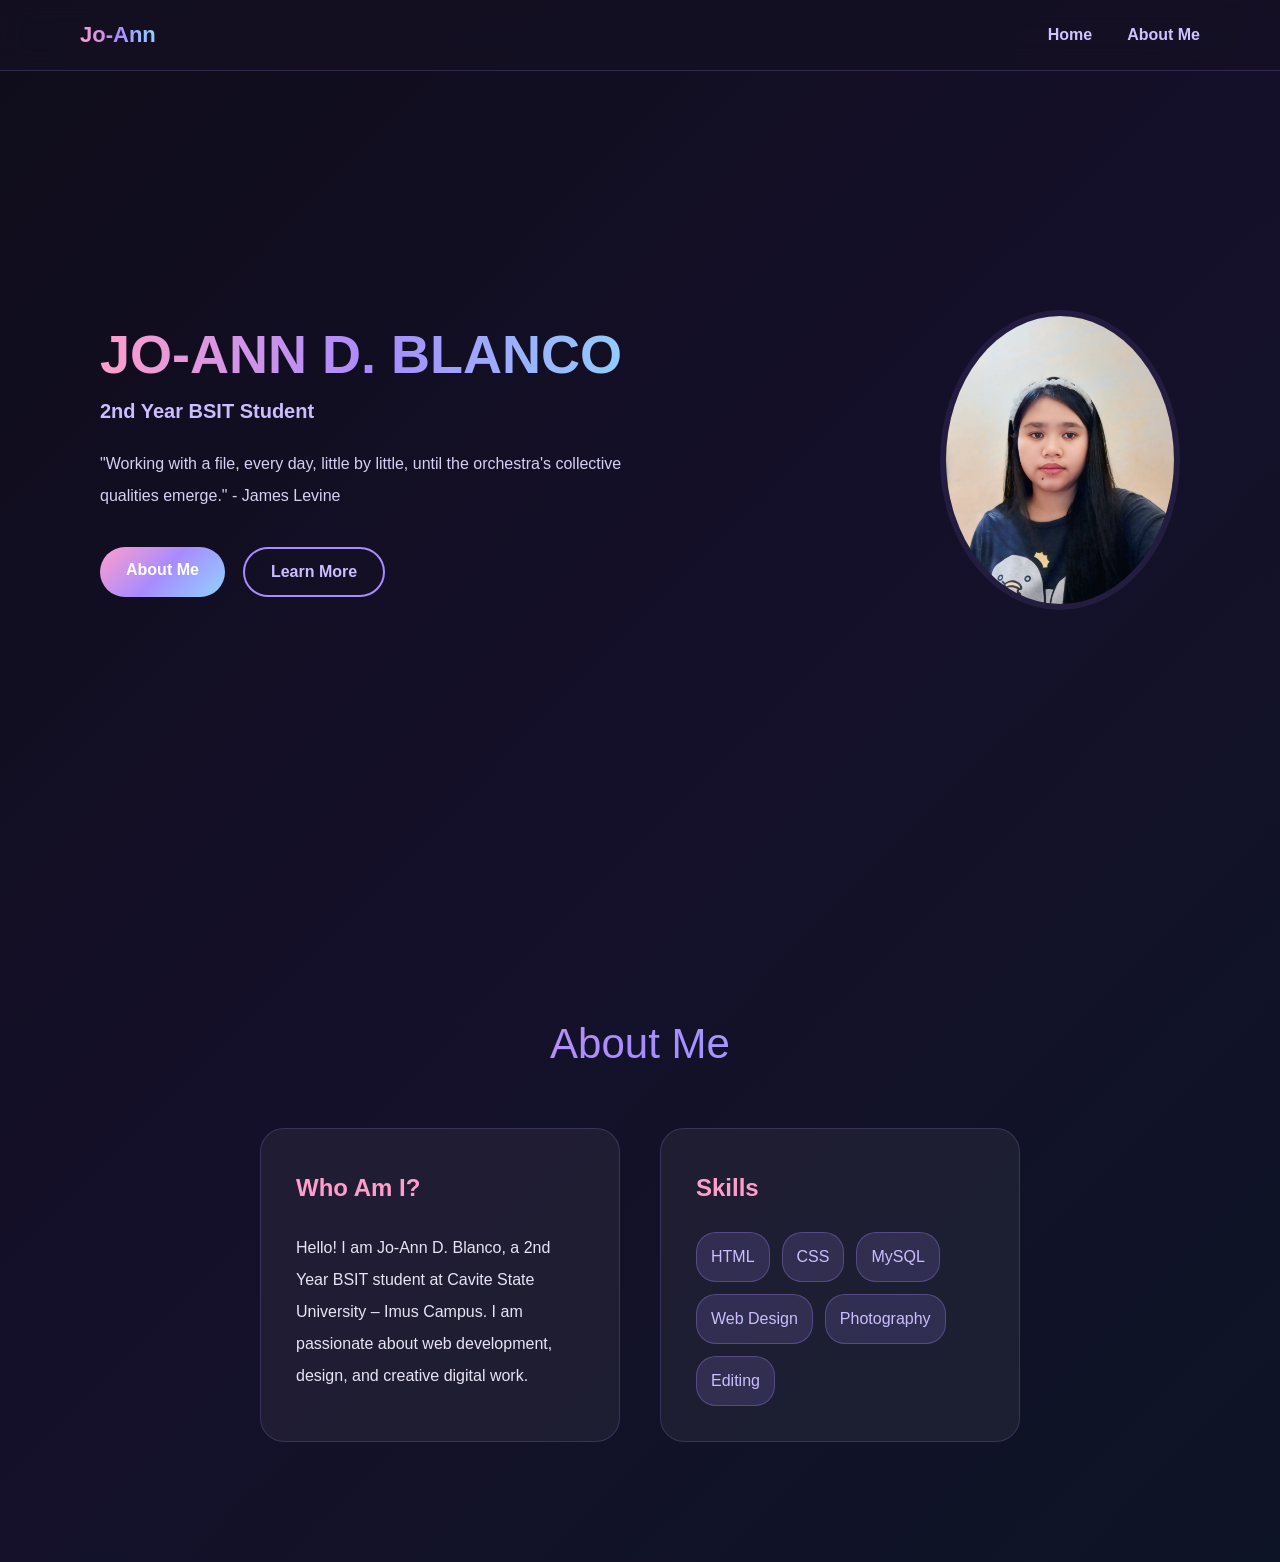
==== hero.html @ 813fc3cc "Update hero.html" ====
<!DOCTYPE html>
<html lang="en">
<head>
    <meta charset="UTF-8">
    <meta name="viewport" content="width=device-width, initial-scale=1.0">
    <title>Jo-Ann Portfolio</title>

<style>
* {
    margin: 0;
    padding: 0;
    box-sizing: border-box;
    font-family: "Segoe UI", Tahoma, Geneva, Verdana, sans-serif;
}

html {
    scroll-behavior: smooth;
}

body {
    background: linear-gradient(135deg, #0f0c1a, #15102a, #0d1425);
    color: #e9e4f5;
    overflow-x: hidden;
}

/* NAV */
nav {
    position: fixed;
    top: 0;
    width: 100%;
    display: flex;
    justify-content: space-between;
    align-items: center;
    padding: 22px 80px;
    background: rgba(20, 16, 35, 0.75);
    backdrop-filter: blur(14px);
    border-bottom: 1px solid rgba(168, 139, 255, 0.2);
    z-index: 1000;
}

nav h1 {
    font-size: 22px;
    font-weight: 700;
    background: linear-gradient(90deg, #ff9ecb, #a88bff, #8fd3ff);
    -webkit-background-clip: text;
    -webkit-text-fill-color: transparent;
}

nav ul {
    list-style: none;
    display: flex;
    gap: 35px;
}

nav ul li a {
    text-decoration: none;
    color: #cfc3ff;
    font-weight: 600;
}

nav ul li a:hover {
    color: #a88bff;
}

section {
    padding: 120px 100px;
}

.hero {
    display: flex;
    justify-content: space-between;
    align-items: center;
    min-height: 100vh;
    gap: 80px;
    padding-top: 140px;
}

.hero-text h2 {
    font-size: 54px;
    font-weight: 800;
    background: linear-gradient(90deg, #ff9ecb, #a88bff, #8fd3ff);
    -webkit-background-clip: text;
    -webkit-text-fill-color: transparent;
    margin-bottom: 15px;
}

.hero-text h3 {
    font-size: 20px;
    color: #cbbdff;
    margin-bottom: 25px;
}

.hero-text p {
    font-size: 16px;
    line-height: 2;
    max-width: 550px;
    margin-bottom: 35px;
    color: #d7d0f2;
}

.hero-buttons {
    display: flex;
    gap: 18px;
}

.btn1, .btn2 {
    padding: 14px 26px;
    border-radius: 30px;
    font-weight: 600;
    text-decoration: none;
}

.btn1 {
    background: linear-gradient(135deg, #ff9ecb, #a88bff, #8fd3ff);
    color: white;
}

.btn2 {
    border: 2px solid #a88bff;
    color: #cbbdff;
}

.hero-image {
    display: flex;
    justify-content: center;
}

.hero-image img {
    width: 240px;
    height: 300px;
    border-radius: 50%;
    object-fit: cover;
    border: 6px solid rgba(168, 139, 255, 0.1);
    margin-left: 20px; 
}

#about {
    padding-top: 120px;
}

.section-title {
    text-align: center;
    font-size: 42px;
    margin-bottom: 60px;
    background: linear-gradient(90deg, #ff9ecb, #a88bff, #8fd3ff);
    -webkit-background-clip: text;
    -webkit-text-fill-color: transparent;
}

.about-container {
    display: flex;
    justify-content: center;
    gap: 40px;
    flex-wrap: wrap;
}

.about-card {
    background: rgba(255,255,255,0.05);
    border: 1px solid rgba(168,139,255,0.2);
    padding: 35px;
    border-radius: 24px;
    width: 360px;
    line-height: 2;
}

.about-card h2 {
    margin-bottom: 20px;
    color: #ff9ecb;
}

.skills {
    display: flex;
    flex-wrap: wrap;
    gap: 12px;
    margin-top: 15px;
}

.skills span {
    padding: 8px 14px;
    border-radius: 20px;
    background: rgba(168,139,255,0.15);
    color: #cbbdff;
    border: 1px solid rgba(168,139,255,0.3);
}

@media (max-width: 768px) {

    nav {
        flex-direction: column;
        padding: 18px 25px;
        gap: 12px;
    }

    section {
        padding: 80px 25px;
    }

    .hero {
        flex-direction: column;
        text-align: center;
        gap: 50px;
    }

    .hero-buttons {
        justify-content: center;
    }

    .hero-image img {
        width: 260px;
        height: 260px;
    }
}
</style>
</head>

<body>

<nav>
    <h1>Jo-Ann</h1>
    <ul>
        <li><a href="#hero">Home</a></li>
        <li><a href="#about">About Me</a></li>
    </ul>
</nav>

<!-- HERO -->
<section id="hero" class="hero">

    <div class="hero-text">
        <h2>JO-ANN D. BLANCO</h2>
        <h3>2nd Year BSIT Student</h3>

        <p>
            "Working with a file, every day, little by little,
            until the orchestra's collective qualities emerge."
            - James Levine
        </p>

        <div class="hero-buttons">
            <a href="#about" class="btn1">About Me</a>
            <a href="#about" class="btn2">Learn More</a>
        </div>
    </div>

    <div class="hero-image">
        <img src="me.jpg" alt="Profile">
    </div>

</section>

<!-- ABOUT -->
<section id="about">

    <div class="section-title">About Me</div>

    <div class="about-container">

        <div class="about-card">
            <h2>Who Am I?</h2>
            <p>
                Hello! I am Jo-Ann D. Blanco, a 2nd Year BSIT student at Cavite State University – Imus Campus.
                I am passionate about web development, design, and creative digital work.
            </p>
        </div>

        <div class="about-card">
            <h2>Skills</h2>
            <div class="skills">
                <span>HTML</span>
                <span>CSS</span>
                <span>MySQL</span>
                <span>Web Design</span>
                <span>Photography</span>
                <span>Editing</span>
            </div>
        </div>

    </div>

</section>

</body>
</html>
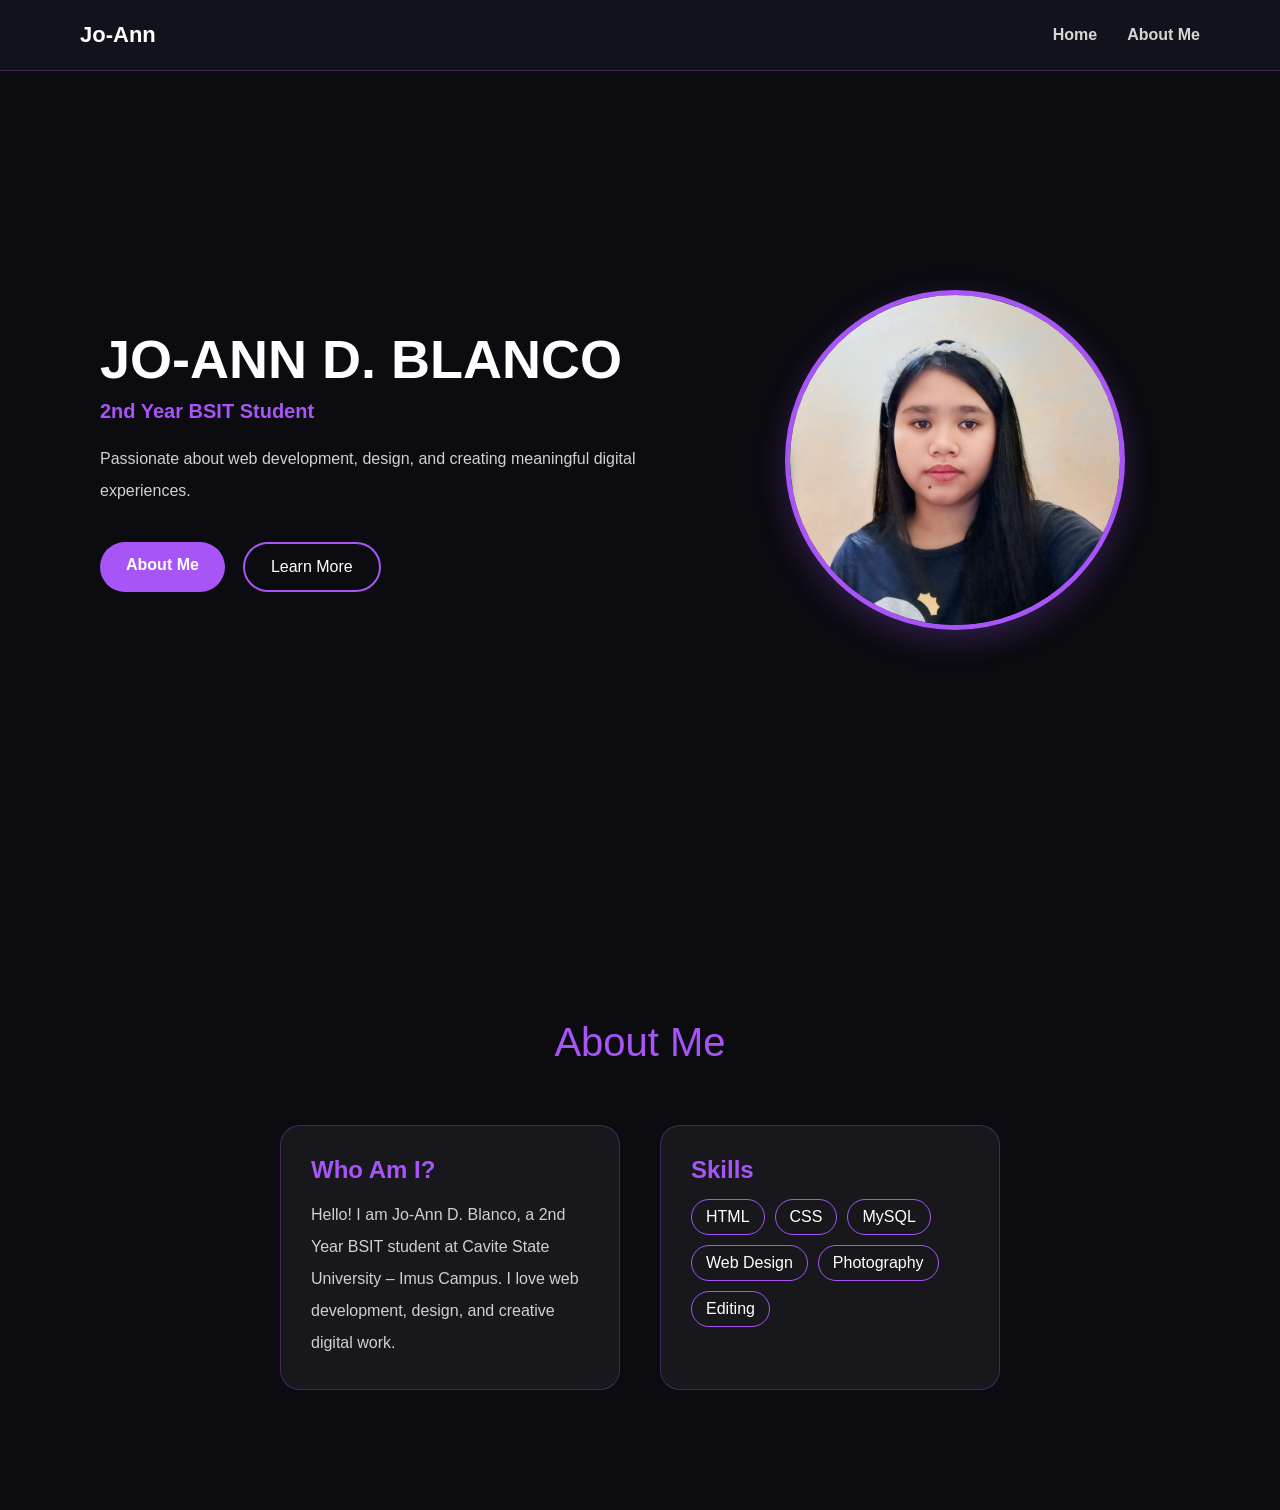
==== commit b61a4371: "Update hero.html" ====
--- a/hero.html
+++ b/hero.html
@@ -1,16 +1,16 @@
 <!DOCTYPE html>
 <html lang="en">
 <head>
-    <meta charset="UTF-8">
-    <meta name="viewport" content="width=device-width, initial-scale=1.0">
-    <title>Jo-Ann Portfolio</title>
+<meta charset="UTF-8">
+<meta name="viewport" content="width=device-width, initial-scale=1.0">
+<title>Jo-Ann Portfolio</title>
 
 <style>
 * {
     margin: 0;
     padding: 0;
     box-sizing: border-box;
-    font-family: "Segoe UI", Tahoma, Geneva, Verdana, sans-serif;
+    font-family: "Segoe UI", sans-serif;
 }
 
 html {
@@ -18,8 +18,8 @@
 }
 
 body {
-    background: linear-gradient(135deg, #0f0c1a, #15102a, #0d1425);
-    color: #e9e4f5;
+    background: #0b0b10;
+    color: white;
     overflow-x: hidden;
 }
 
@@ -32,40 +32,38 @@
     justify-content: space-between;
     align-items: center;
     padding: 22px 80px;
-    background: rgba(20, 16, 35, 0.75);
-    backdrop-filter: blur(14px);
-    border-bottom: 1px solid rgba(168, 139, 255, 0.2);
+    background: rgba(20, 20, 30, 0.95);
+    border-bottom: 1px solid rgba(168, 85, 247, 0.3);
     z-index: 1000;
 }
 
 nav h1 {
     font-size: 22px;
-    font-weight: 700;
-    background: linear-gradient(90deg, #ff9ecb, #a88bff, #8fd3ff);
-    -webkit-background-clip: text;
-    -webkit-text-fill-color: transparent;
+    color: white;
 }
 
 nav ul {
     list-style: none;
     display: flex;
-    gap: 35px;
+    gap: 30px;
 }
 
 nav ul li a {
     text-decoration: none;
-    color: #cfc3ff;
+    color: #d6d6d6;
     font-weight: 600;
 }
 
 nav ul li a:hover {
-    color: #a88bff;
-}
-
+    color: #a855f7;
+}
+
+/* SECTIONS */
 section {
     padding: 120px 100px;
 }
 
+/* HERO */
 .hero {
     display: flex;
     justify-content: space-between;
@@ -75,78 +73,88 @@
     padding-top: 140px;
 }
 
+/* HERO TEXT */
 .hero-text h2 {
     font-size: 54px;
     font-weight: 800;
-    background: linear-gradient(90deg, #ff9ecb, #a88bff, #8fd3ff);
-    -webkit-background-clip: text;
-    -webkit-text-fill-color: transparent;
-    margin-bottom: 15px;
+    color: white;
+    margin-bottom: 10px;
 }
 
 .hero-text h3 {
     font-size: 20px;
-    color: #cbbdff;
-    margin-bottom: 25px;
+    color: #a855f7;
+    margin-bottom: 20px;
 }
 
 .hero-text p {
     font-size: 16px;
     line-height: 2;
     max-width: 550px;
+    color: #d1d1d1;
     margin-bottom: 35px;
-    color: #d7d0f2;
-}
-
+}
+
+/* BUTTONS */
 .hero-buttons {
     display: flex;
     gap: 18px;
 }
 
-.btn1, .btn2 {
+.btn1 {
     padding: 14px 26px;
+    background: #a855f7;
+    color: white;
     border-radius: 30px;
+    text-decoration: none;
     font-weight: 600;
+}
+
+.btn2 {
+    padding: 14px 26px;
+    border: 2px solid #a855f7;
+    color: white;
+    border-radius: 30px;
     text-decoration: none;
 }
 
-.btn1 {
-    background: linear-gradient(135deg, #ff9ecb, #a88bff, #8fd3ff);
-    color: white;
-}
-
-.btn2 {
-    border: 2px solid #a88bff;
-    color: #cbbdff;
-}
-
+.btn2:hover {
+    background: #a855f7;
+}
+
+/* IMAGE FIXED */
 .hero-image {
     display: flex;
     justify-content: center;
+    align-items: center;
+    flex: 1;
 }
 
 .hero-image img {
-    width: 240px;
-    height: 300px;
+    width: 340px;
+    height: 340px;
     border-radius: 50%;
     object-fit: cover;
-    border: 6px solid rgba(168, 139, 255, 0.1);
-    margin-left: 20px; 
-}
-
+    border: 5px solid #a855f7;
+    box-shadow: 0 10px 30px rgba(168, 85, 247, 0.25);
+    display: block;
+    margin: 0 auto;
+}
+
+/* ABOUT */
 #about {
     padding-top: 120px;
 }
 
+/* TITLE */
 .section-title {
     text-align: center;
-    font-size: 42px;
+    font-size: 40px;
     margin-bottom: 60px;
-    background: linear-gradient(90deg, #ff9ecb, #a88bff, #8fd3ff);
-    -webkit-background-clip: text;
-    -webkit-text-fill-color: transparent;
-}
-
+    color: #a855f7;
+}
+
+/* ABOUT CONTAINER */
 .about-container {
     display: flex;
     justify-content: center;
@@ -154,41 +162,47 @@
     flex-wrap: wrap;
 }
 
+/* CARDS */
 .about-card {
+    width: 340px;
     background: rgba(255,255,255,0.05);
-    border: 1px solid rgba(168,139,255,0.2);
-    padding: 35px;
-    border-radius: 24px;
-    width: 360px;
+    border: 1px solid rgba(168, 85, 247, 0.3);
+    padding: 30px;
+    border-radius: 20px;
+}
+
+.about-card h2 {
+    color: #a855f7;
+    margin-bottom: 15px;
+}
+
+.about-card p {
+    color: #d1d1d1;
     line-height: 2;
 }
 
-.about-card h2 {
-    margin-bottom: 20px;
-    color: #ff9ecb;
-}
-
+/* SKILLS */
 .skills {
     display: flex;
     flex-wrap: wrap;
-    gap: 12px;
+    gap: 10px;
     margin-top: 15px;
 }
 
 .skills span {
     padding: 8px 14px;
     border-radius: 20px;
-    background: rgba(168,139,255,0.15);
-    color: #cbbdff;
-    border: 1px solid rgba(168,139,255,0.3);
-}
-
+    border: 1px solid #a855f7;
+    color: white;
+}
+
+/* MOBILE */
 @media (max-width: 768px) {
 
     nav {
         flex-direction: column;
-        padding: 18px 25px;
-        gap: 12px;
+        padding: 20px;
+        gap: 10px;
     }
 
     section {
@@ -215,6 +229,7 @@
 
 <body>
 
+<!-- NAV -->
 <nav>
     <h1>Jo-Ann</h1>
     <ul>
@@ -231,9 +246,7 @@
         <h3>2nd Year BSIT Student</h3>
 
         <p>
-            "Working with a file, every day, little by little,
-            until the orchestra's collective qualities emerge."
-            - James Levine
+            Passionate about web development, design, and creating meaningful digital experiences.
         </p>
 
         <div class="hero-buttons">
@@ -243,7 +256,7 @@
     </div>
 
     <div class="hero-image">
-        <img src="me.jpg" alt="Profile">
+        <img src="me.jpg" alt="Profile Picture">
     </div>
 
 </section>
@@ -259,7 +272,7 @@
             <h2>Who Am I?</h2>
             <p>
                 Hello! I am Jo-Ann D. Blanco, a 2nd Year BSIT student at Cavite State University – Imus Campus.
-                I am passionate about web development, design, and creative digital work.
+                I love web development, design, and creative digital work.
             </p>
         </div>
 
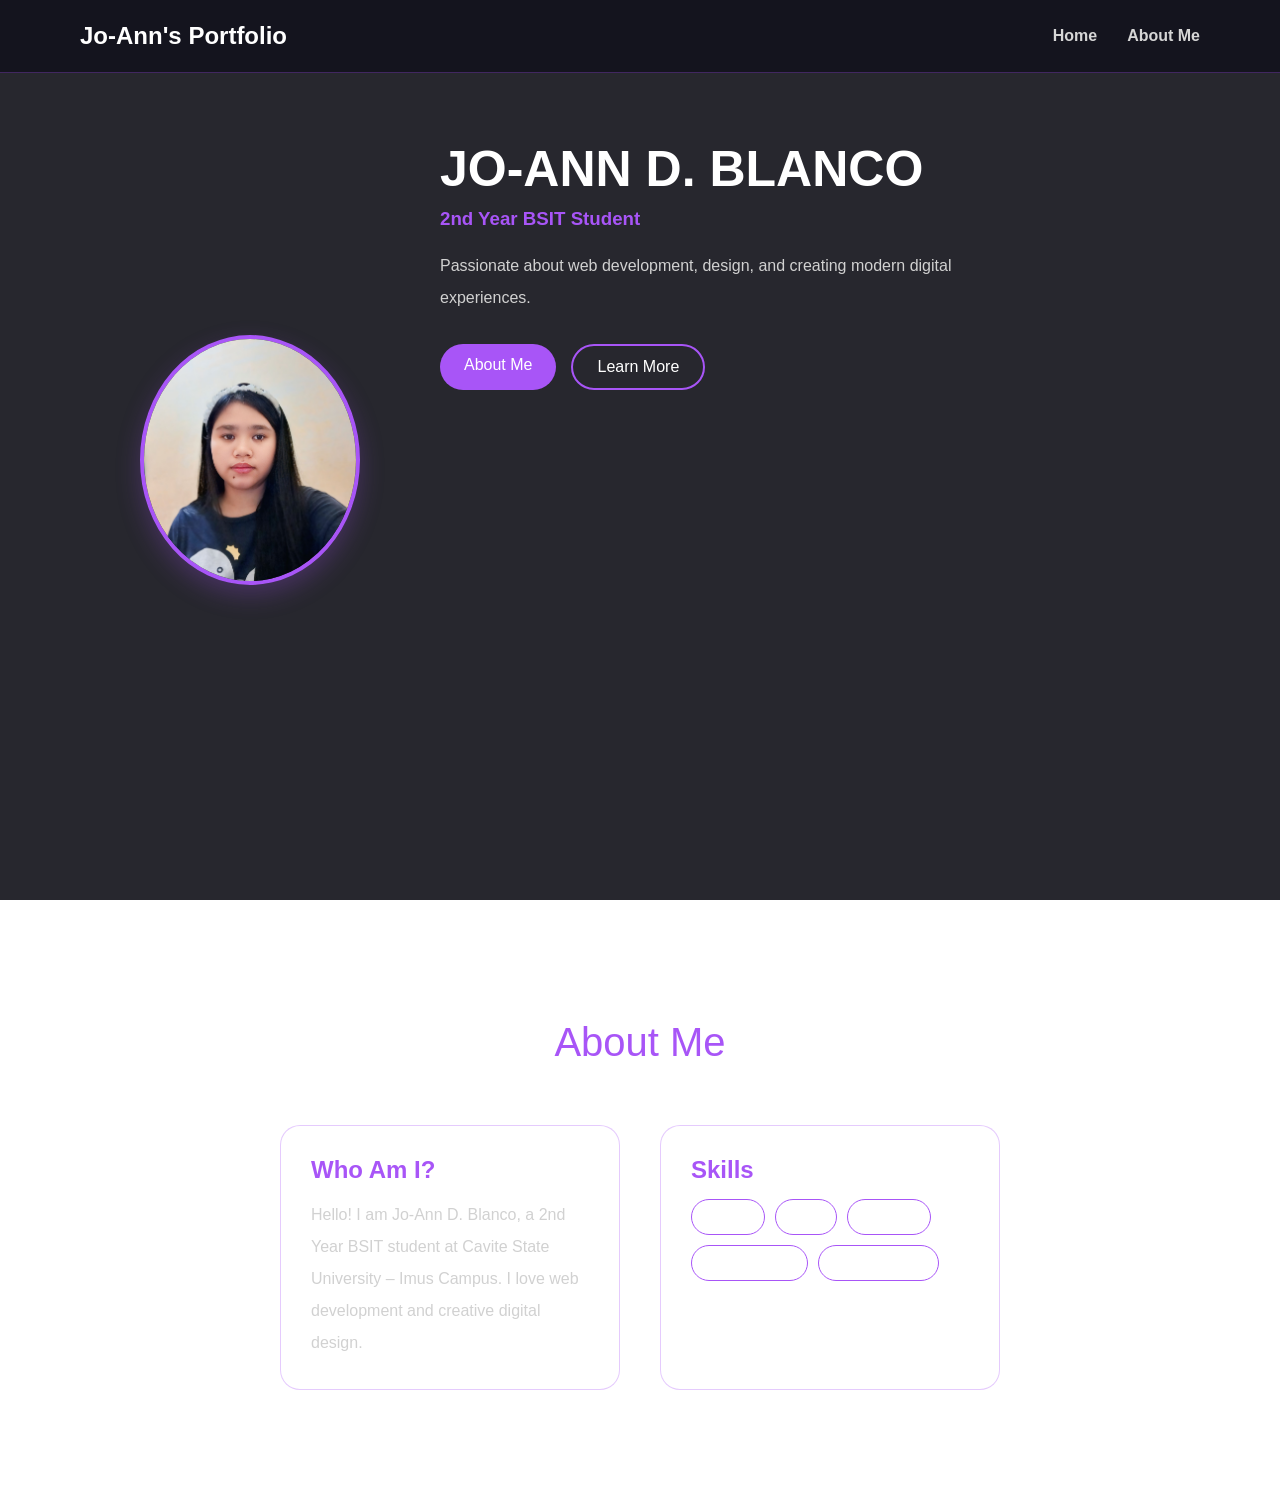
==== commit dcd1d14b: "Update hero.html" ====
--- a/hero.html
+++ b/hero.html
@@ -1,9 +1,9 @@
 <!DOCTYPE html>
 <html lang="en">
 <head>
-<meta charset="UTF-8">
-<meta name="viewport" content="width=device-width, initial-scale=1.0">
-<title>Jo-Ann Portfolio</title>
+    <meta charset="UTF-8">
+    <meta name="viewport" content="width=device-width, initial-scale=1.0">
+    <title>Jo-Ann Portfolio</title>
 
 <style>
 * {
@@ -18,12 +18,18 @@
 }
 
 body {
-    background: #0b0b10;
+    background: url("background.jpg") center/cover no-repeat fixed;
     color: white;
     overflow-x: hidden;
 }
 
-/* NAV */
+body::before {
+    content: "";
+    position: fixed;
+    inset: 0;
+    background: rgba(10, 10, 18, 0.88);
+    z-index: -1;
+}
 nav {
     position: fixed;
     top: 0;
@@ -38,7 +44,6 @@
 }
 
 nav h1 {
-    font-size: 22px;
     color: white;
 }
 
@@ -58,95 +63,82 @@
     color: #a855f7;
 }
 
-/* SECTIONS */
 section {
     padding: 120px 100px;
 }
 
-/* HERO */
 .hero {
     display: flex;
-    justify-content: space-between;
+    justify-content: flex-start; /
     align-items: center;
     min-height: 100vh;
     gap: 80px;
     padding-top: 140px;
 }
 
-/* HERO TEXT */
+.hero-image {
+    flex: 0;
+    display: flex;
+    justify-content: center;
+    align-items: center;
+    margin-left: 40px; 
+}
+
+.hero-image img {
+    width: 220px;  
+    height: 250px;
+    border-radius: 50%;
+    object-fit: cover;
+    border: 4px solid #a855f7;
+    box-shadow: 0 10px 25px rgba(168, 85, 247, 0.25);
+}
+
+.hero-text {
+    flex: 1;
+    max-width: 600px;
+}
+
 .hero-text h2 {
-    font-size: 54px;
-    font-weight: 800;
-    color: white;
+    font-size: 50px;
     margin-bottom: 10px;
 }
 
 .hero-text h3 {
-    font-size: 20px;
     color: #a855f7;
     margin-bottom: 20px;
 }
 
 .hero-text p {
-    font-size: 16px;
+    color: #d1d1d1;
     line-height: 2;
-    max-width: 550px;
-    color: #d1d1d1;
-    margin-bottom: 35px;
-}
-
-/* BUTTONS */
+    margin-bottom: 30px;
+}
+
 .hero-buttons {
     display: flex;
-    gap: 18px;
+    gap: 15px;
 }
 
 .btn1 {
-    padding: 14px 26px;
     background: #a855f7;
     color: white;
+    padding: 12px 24px;
     border-radius: 30px;
     text-decoration: none;
-    font-weight: 600;
 }
 
 .btn2 {
-    padding: 14px 26px;
     border: 2px solid #a855f7;
     color: white;
+    padding: 12px 24px;
     border-radius: 30px;
     text-decoration: none;
 }
 
-.btn2:hover {
-    background: #a855f7;
-}
-
-/* IMAGE FIXED */
-.hero-image {
-    display: flex;
-    justify-content: center;
-    align-items: center;
-    flex: 1;
-}
-
-.hero-image img {
-    width: 340px;
-    height: 340px;
-    border-radius: 50%;
-    object-fit: cover;
-    border: 5px solid #a855f7;
-    box-shadow: 0 10px 30px rgba(168, 85, 247, 0.25);
-    display: block;
-    margin: 0 auto;
-}
-
-/* ABOUT */
 #about {
     padding-top: 120px;
 }
 
-/* TITLE */
 .section-title {
     text-align: center;
     font-size: 40px;
@@ -154,7 +146,6 @@
     color: #a855f7;
 }
 
-/* ABOUT CONTAINER */
 .about-container {
     display: flex;
     justify-content: center;
@@ -162,7 +153,6 @@
     flex-wrap: wrap;
 }
 
-/* CARDS */
 .about-card {
     width: 340px;
     background: rgba(255,255,255,0.05);
@@ -181,7 +171,6 @@
     line-height: 2;
 }
 
-/* SKILLS */
 .skills {
     display: flex;
     flex-wrap: wrap;
@@ -193,61 +182,46 @@
     padding: 8px 14px;
     border-radius: 20px;
     border: 1px solid #a855f7;
-    color: white;
-}
-
-/* MOBILE */
+}
+
 @media (max-width: 768px) {
-
-    nav {
+    .hero {
         flex-direction: column;
-        padding: 20px;
-        gap: 10px;
+        text-align: center;
+        gap: 40px;
+    }
+
+    .hero-image {
+        margin-left: 0;
     }
 
     section {
         padding: 80px 25px;
     }
-
-    .hero {
-        flex-direction: column;
-        text-align: center;
-        gap: 50px;
-    }
-
-    .hero-buttons {
-        justify-content: center;
-    }
-
-    .hero-image img {
-        width: 260px;
-        height: 260px;
-    }
 }
 </style>
 </head>
-
+    
 <body>
-
-<!-- NAV -->
 <nav>
-    <h1>Jo-Ann</h1>
+    <h1>Jo-Ann's Portfolio</h1>
     <ul>
         <li><a href="#hero">Home</a></li>
         <li><a href="#about">About Me</a></li>
     </ul>
 </nav>
 
-<!-- HERO -->
 <section id="hero" class="hero">
+
+    <div class="hero-image">
+        <img src="me.jpg" alt="Profile">
+    </div>
 
     <div class="hero-text">
         <h2>JO-ANN D. BLANCO</h2>
         <h3>2nd Year BSIT Student</h3>
 
-        <p>
-            Passionate about web development, design, and creating meaningful digital experiences.
-        </p>
+        <p> Passionate about web development, design, and creating modern digital experiences. </p>
 
         <div class="hero-buttons">
             <a href="#about" class="btn1">About Me</a>
@@ -255,24 +229,18 @@
         </div>
     </div>
 
-    <div class="hero-image">
-        <img src="me.jpg" alt="Profile Picture">
-    </div>
-
 </section>
 
-<!-- ABOUT -->
 <section id="about">
 
     <div class="section-title">About Me</div>
 
     <div class="about-container">
-
         <div class="about-card">
             <h2>Who Am I?</h2>
             <p>
                 Hello! I am Jo-Ann D. Blanco, a 2nd Year BSIT student at Cavite State University – Imus Campus.
-                I love web development, design, and creative digital work.
+                I love web development and creative digital design.
             </p>
         </div>
 
@@ -284,13 +252,9 @@
                 <span>MySQL</span>
                 <span>Web Design</span>
                 <span>Photography</span>
-                <span>Editing</span>
             </div>
         </div>
-
     </div>
-
 </section>
-
 </body>
 </html>
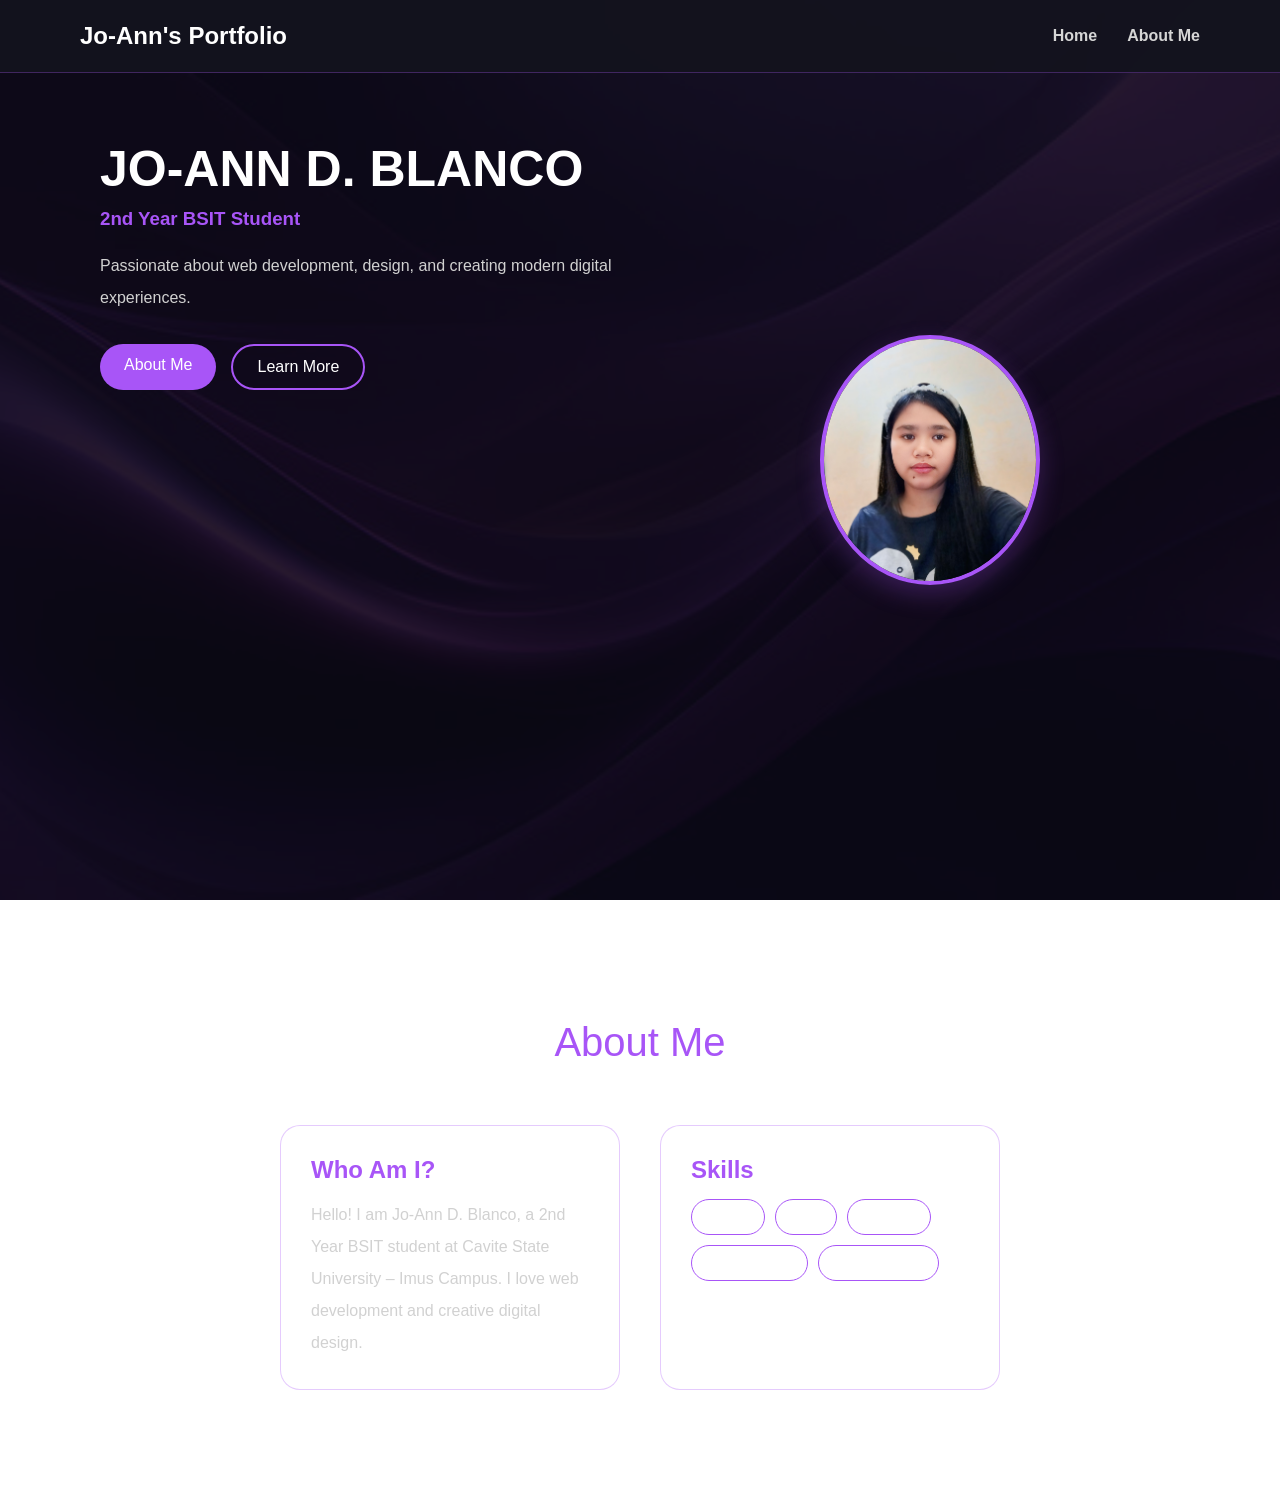
==== commit 100b829b: "Update hero.html" ====
--- a/hero.html
+++ b/hero.html
@@ -212,11 +212,6 @@
 </nav>
 
 <section id="hero" class="hero">
-
-    <div class="hero-image">
-        <img src="me.jpg" alt="Profile">
-    </div>
-
     <div class="hero-text">
         <h2>JO-ANN D. BLANCO</h2>
         <h3>2nd Year BSIT Student</h3>
@@ -227,6 +222,10 @@
             <a href="#about" class="btn1">About Me</a>
             <a href="#about" class="btn2">Learn More</a>
         </div>
+    </div>
+    
+    <div class="hero-image">
+        <img src="me.jpg" alt="Profile">
     </div>
 
 </section>
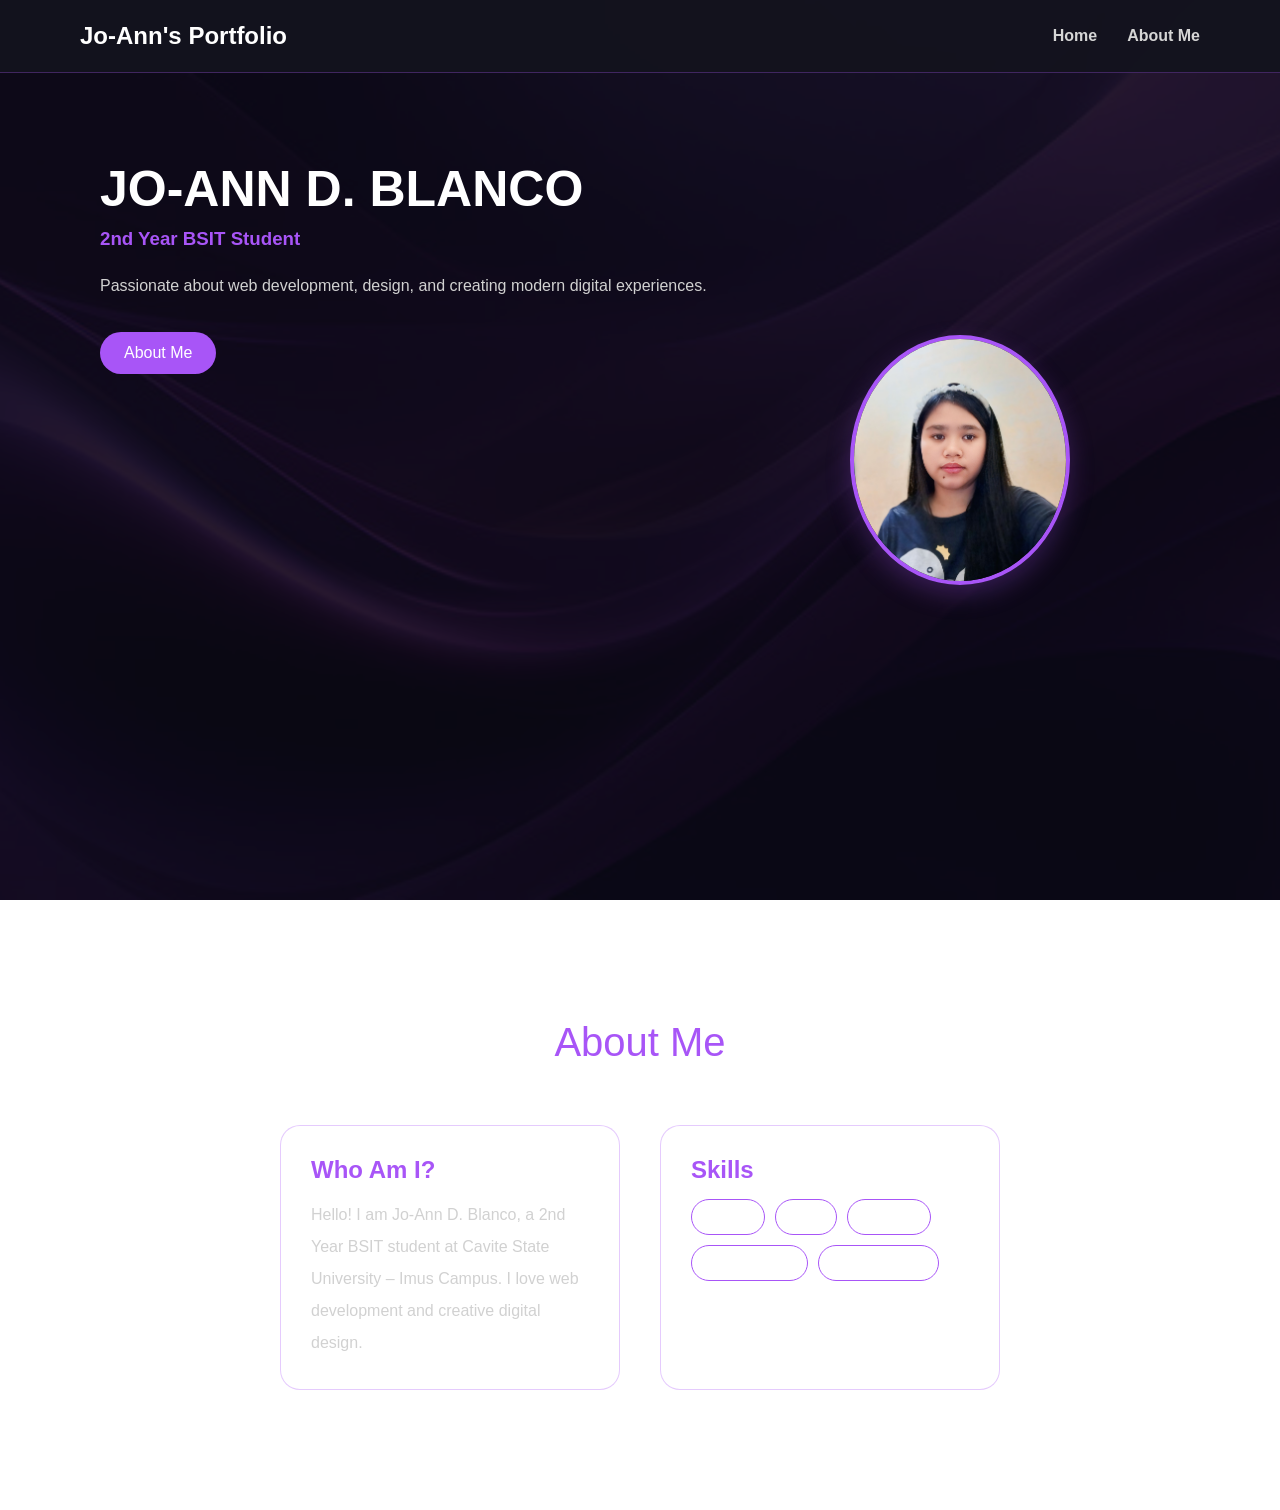
==== commit b2f7415a: "Update hero.html" ====
--- a/hero.html
+++ b/hero.html
@@ -81,7 +81,7 @@
     display: flex;
     justify-content: center;
     align-items: center;
-    margin-left: 40px; 
+    margin-left: 20px; 
 }
 
 .hero-image img {
@@ -94,8 +94,9 @@
 }
 
 .hero-text {
+    margin-top: 20px;
     flex: 1;
-    max-width: 600px;
+    max-width: 650px;
 }
 
 .hero-text h2 {
@@ -121,14 +122,6 @@
 
 .btn1 {
     background: #a855f7;
-    color: white;
-    padding: 12px 24px;
-    border-radius: 30px;
-    text-decoration: none;
-}
-
-.btn2 {
-    border: 2px solid #a855f7;
     color: white;
     padding: 12px 24px;
     border-radius: 30px;
@@ -220,7 +213,6 @@
 
         <div class="hero-buttons">
             <a href="#about" class="btn1">About Me</a>
-            <a href="#about" class="btn2">Learn More</a>
         </div>
     </div>
     
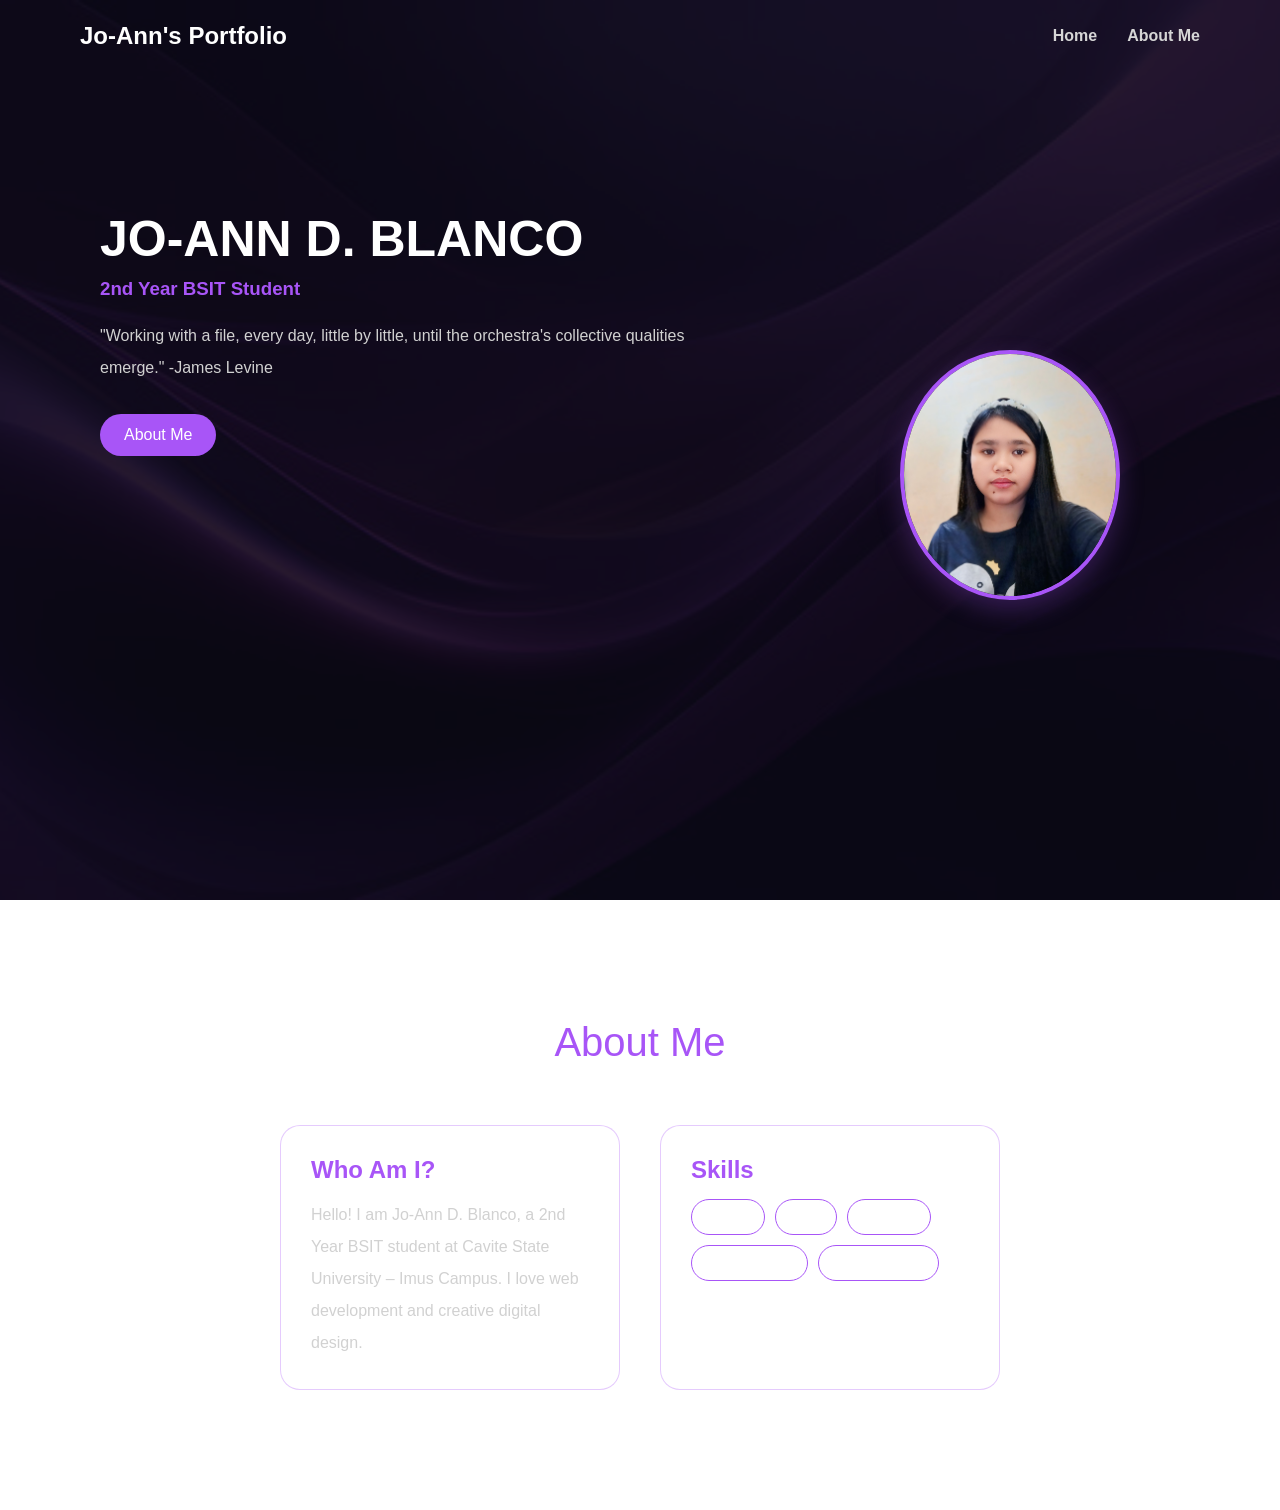
==== commit 211df830: "Update hero.html" ====
--- a/hero.html
+++ b/hero.html
@@ -38,8 +38,6 @@
     justify-content: space-between;
     align-items: center;
     padding: 22px 80px;
-    background: rgba(20, 20, 30, 0.95);
-    border-bottom: 1px solid rgba(168, 85, 247, 0.3);
     z-index: 1000;
 }
 
@@ -81,7 +79,8 @@
     display: flex;
     justify-content: center;
     align-items: center;
-    margin-left: 20px; 
+    margin-left: 70px; 
+    margin-top: 30px;
 }
 
 .hero-image img {
@@ -94,7 +93,7 @@
 }
 
 .hero-text {
-    margin-top: 20px;
+    margin-top: 70px;
     flex: 1;
     max-width: 650px;
 }
@@ -209,7 +208,7 @@
         <h2>JO-ANN D. BLANCO</h2>
         <h3>2nd Year BSIT Student</h3>
 
-        <p> Passionate about web development, design, and creating modern digital experiences. </p>
+        <p> "Working with a file, every day, little by little, until the orchestra's collective qualities emerge." -James Levine </p>
 
         <div class="hero-buttons">
             <a href="#about" class="btn1">About Me</a>
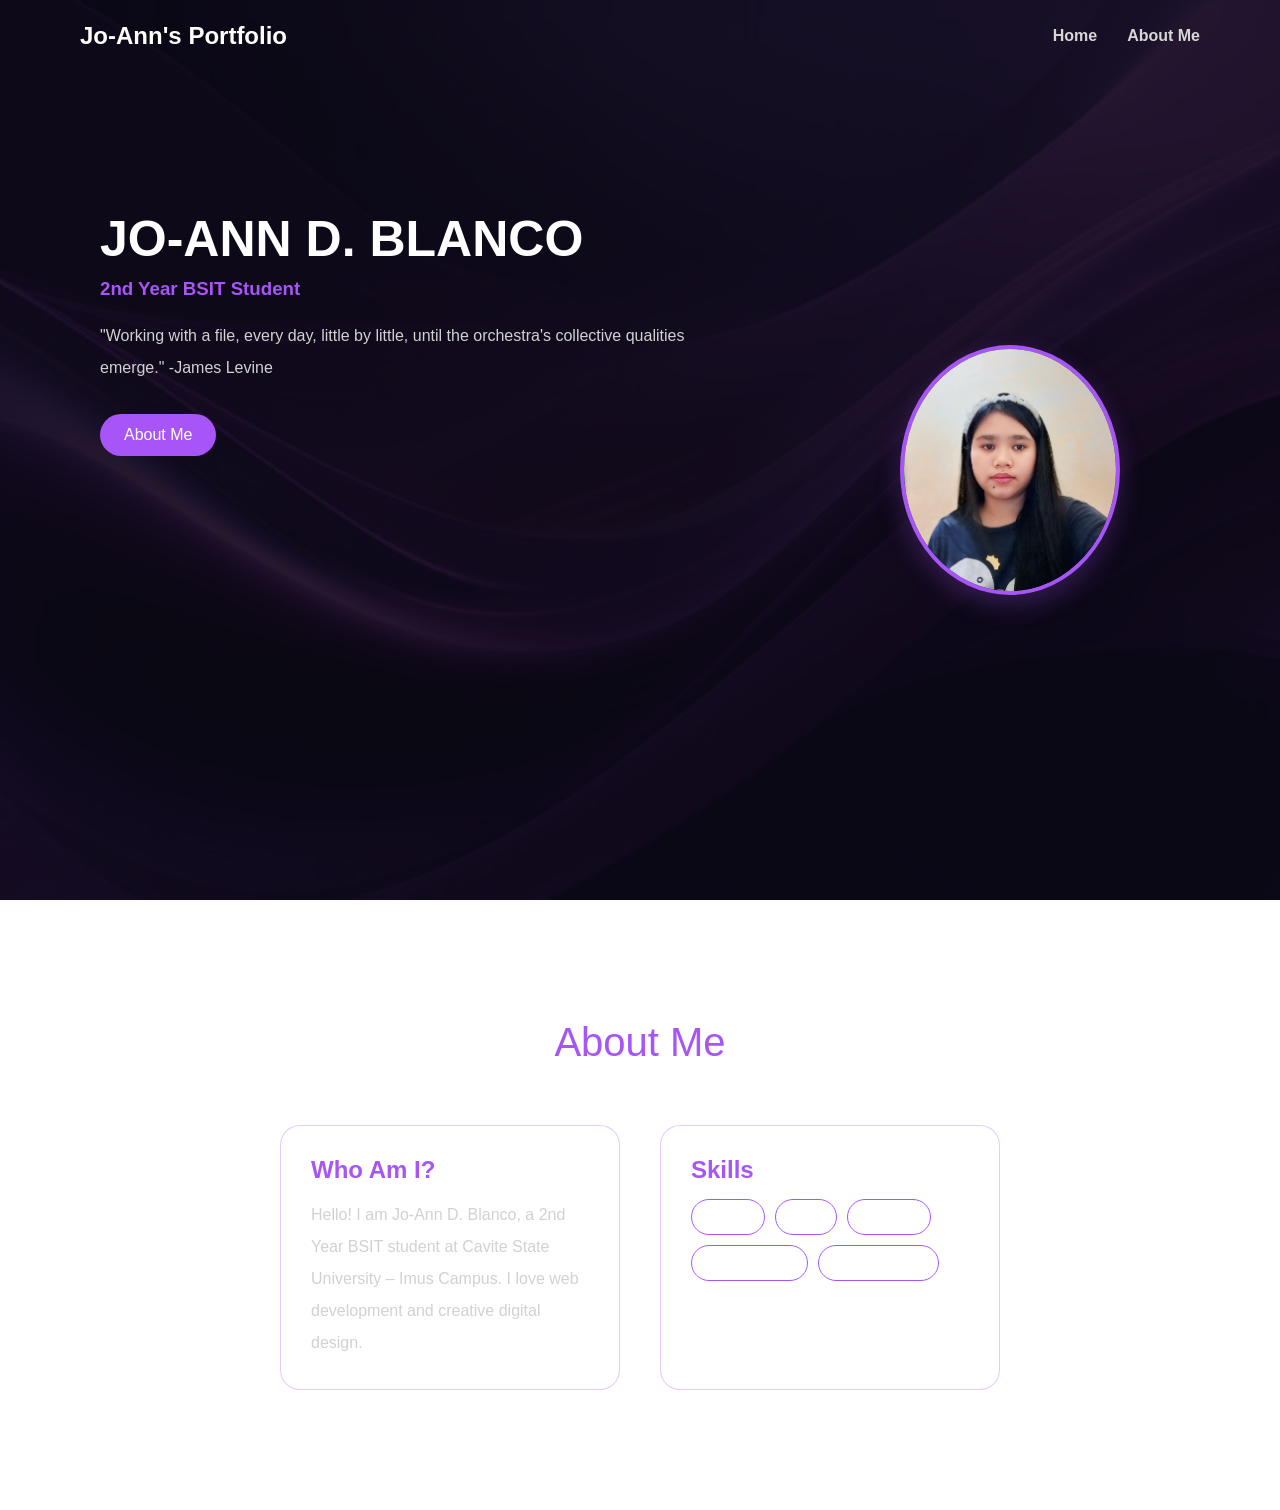
==== commit 5d85de57: "Update hero.html" ====
--- a/hero.html
+++ b/hero.html
@@ -80,7 +80,7 @@
     justify-content: center;
     align-items: center;
     margin-left: 70px; 
-    margin-top: 30px;
+    margin-top: 20px;
 }
 
 .hero-image img {
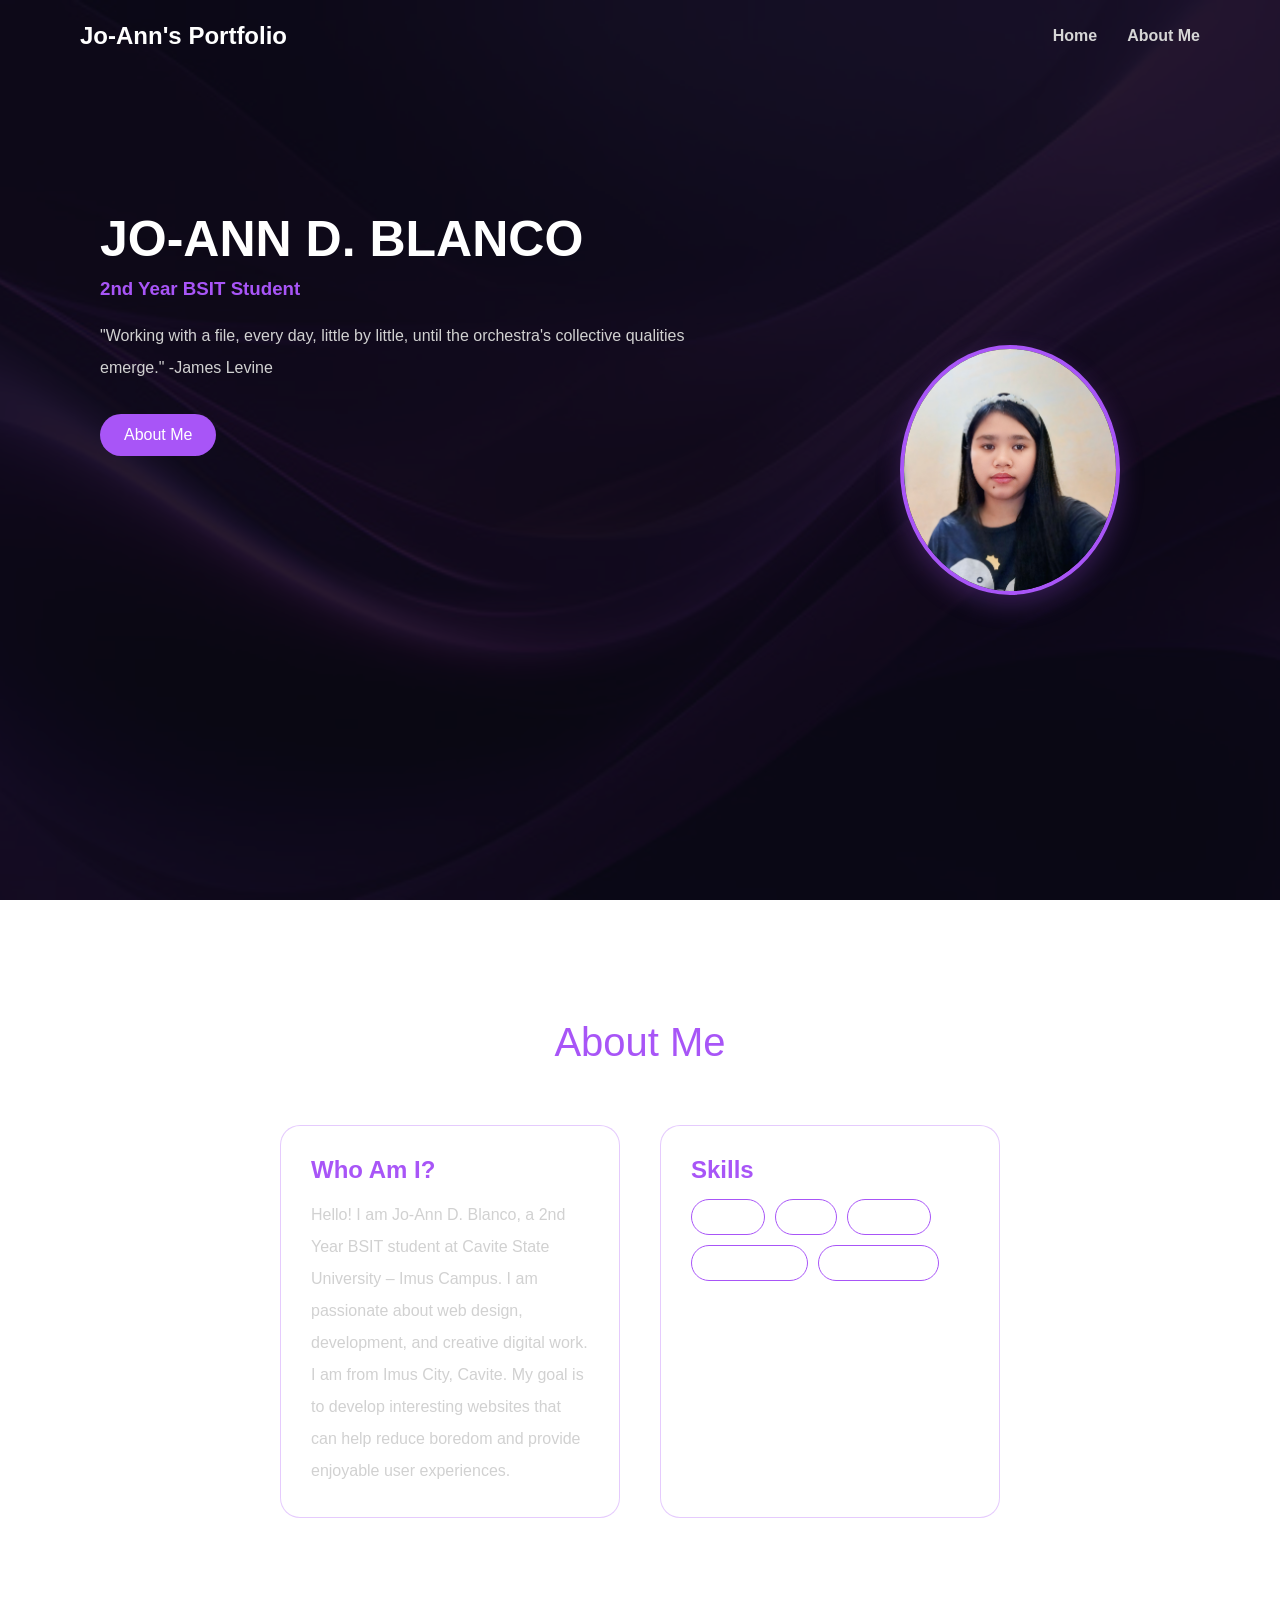
==== commit 70effeb1: "Update hero.html" ====
--- a/hero.html
+++ b/hero.html
@@ -229,8 +229,7 @@
         <div class="about-card">
             <h2>Who Am I?</h2>
             <p>
-                Hello! I am Jo-Ann D. Blanco, a 2nd Year BSIT student at Cavite State University – Imus Campus.
-                I love web development and creative digital design.
+                Hello! I am Jo-Ann D. Blanco, a 2nd Year BSIT student at Cavite State University – Imus Campus. I am passionate about web design, development, and creative digital work. I am from Imus City, Cavite. My goal is to develop interesting websites that can help reduce boredom and provide enjoyable user experiences.
             </p>
         </div>
 
